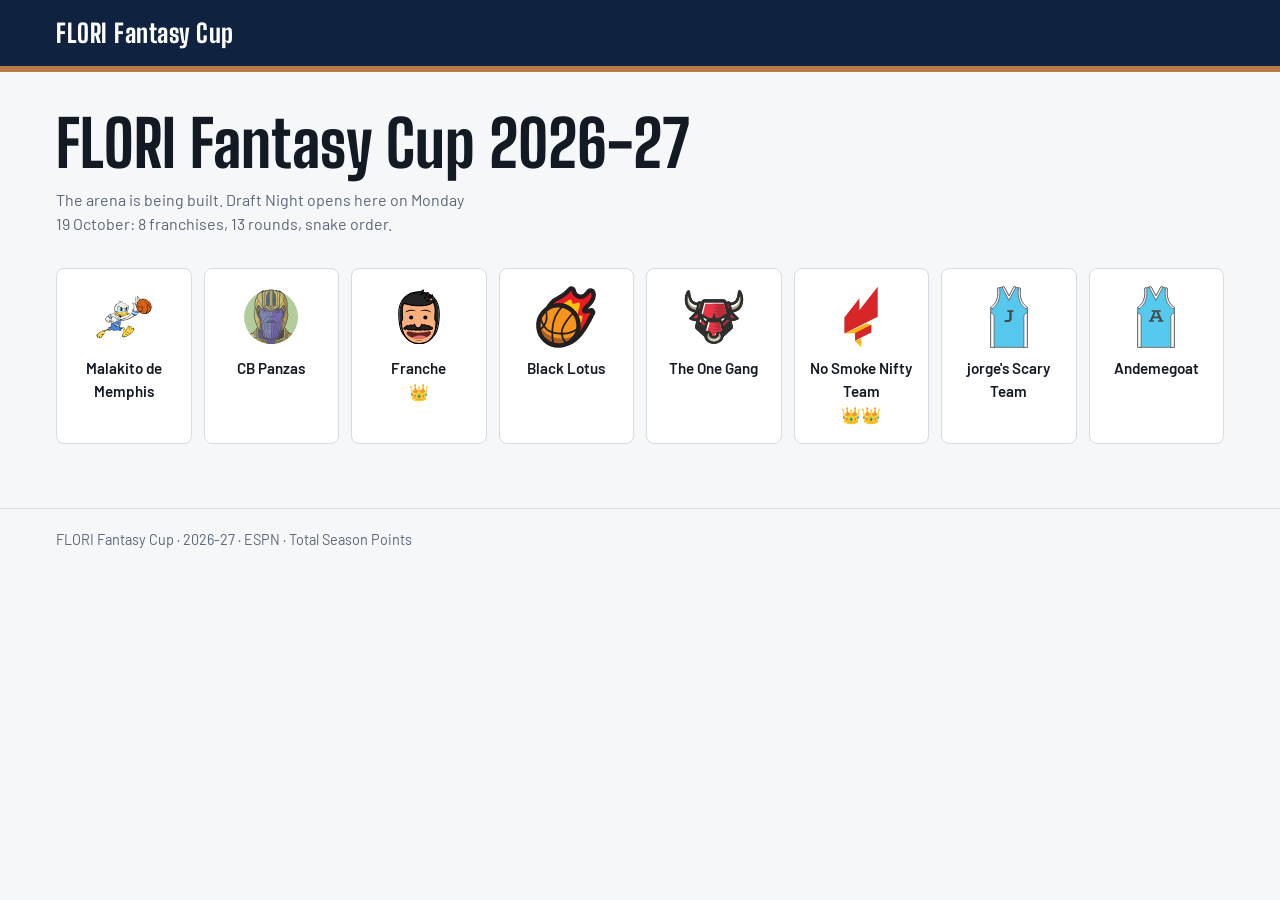
==== index.html @ b99b3bcc "Phase 0: placeholder home, logos, Firebase setup page and rules template Co-Authored-By: Claude Opus" ====
<!doctype html>
<html lang="en">
<head>
  <meta charset="utf-8">
  <meta name="viewport" content="width=device-width, initial-scale=1">
  <meta name="robots" content="noindex, nofollow">
  <title>Home · FLORI Fantasy Cup</title>
  <link rel="icon" href="assets/favicon.svg" type="image/svg+xml">
  <link rel="preconnect" href="https://fonts.googleapis.com">
  <link rel="preconnect" href="https://fonts.gstatic.com" crossorigin>
  <link href="https://fonts.googleapis.com/css2?family=Barlow:wght@400;500;600&family=Big+Shoulders+Display:wght@700;800&display=swap" rel="stylesheet">
  <link rel="stylesheet" href="css/site.css">
</head>
<body>
  <header class="site-header">
    <div class="wrap"><a class="wordmark" href="./">FLORI Fantasy Cup</a></div>
  </header>

  <main class="wrap">
    <h1 id="headline">FLORI Fantasy Cup</h1>
    <p class="lede" id="lede">The arena is being built. Draft Night opens here before tip-off.</p>
    <ul class="franchises" id="franchises" aria-label="Franchises"></ul>
  </main>

  <footer class="site-footer">
    <div class="wrap" id="footer-text">FLORI Fantasy Cup</div>
  </footer>

  <script type="module">
    const res = await fetch("config/league.json");
    const cfg = await res.json();
    const { league, teams, champions, crown_emoji } = cfg;

    document.getElementById("headline").textContent = `${league.name} ${league.season}`;
    const draft = new Date(league.draft_date + "T12:00:00");
    const when = draft.toLocaleDateString("en-GB", { weekday: "long", day: "numeric", month: "long" });
    document.getElementById("lede").textContent =
      `The arena is being built. Draft Night opens here on ${when}: ${league.n_teams} franchises, ${league.rounds} rounds, snake order.`;
    document.getElementById("footer-text").textContent = `${league.name} · ${league.season} · ${league.platform} · ${league.scoring_type}`;

    const crowns = id => crown_emoji.repeat(champions.filter(c => c.team_id === id).length);
    const list = document.getElementById("franchises");
    for (const t of [...teams].sort((a, b) => a.draft_slot - b.draft_slot)) {
      const li = document.createElement("li");
      li.className = "franchise";
      const img = document.createElement("img");
      img.src = t.logo; img.alt = ""; img.width = 64; img.height = 64;
      const name = document.createElement("div");
      name.className = "name"; name.textContent = t.name;
      const cr = document.createElement("div");
      cr.className = "crowns";
      const n = crowns(t.id);
      cr.textContent = n;
      if (n) cr.setAttribute("aria-label", `${n.length / crown_emoji.length} title(s)`);
      li.append(img, name, cr);
      list.append(li);
    }
  </script>
</body>
</html>
---- css/site.css ----
/* FLORI Fantasy Cup — "The Rafters". Phase 0 starter; the full design system lands in phase 1. */
:root {
  --arena: #0F2340;
  --hardwood: #B97A44;
  --paper: #F6F7F9;
  --ink: #141A24;
  --rule: #D6DCE4;
  --clock: #D2232A;
  --gold: #D9A93B;
  --muted: #5B6677;
  --display: "Big Shoulders Display", "Arial Narrow", sans-serif;
  --body: "Barlow", system-ui, sans-serif;
}

* { box-sizing: border-box; }
html, body { margin: 0; }
body {
  background: var(--paper);
  color: var(--ink);
  font-family: var(--body);
  font-size: 16px;
  line-height: 1.5;
}

.site-header { background: var(--arena); color: #fff; border-bottom: 6px solid var(--hardwood); }
.site-header .wrap { display: flex; align-items: center; gap: 12px; padding-block: 14px; }
.wordmark { font-family: var(--display); font-weight: 800; font-size: 1.6rem; letter-spacing: .02em; color: #fff; text-decoration: none; }

.wrap { max-width: 1200px; margin: 0 auto; padding-inline: 16px; }
main { padding-block: 40px 64px; }

h1 { font-family: var(--display); font-weight: 800; font-size: clamp(2.2rem, 7vw, 4rem); line-height: 1; margin: 0 0 12px; }
.lede { color: var(--muted); max-width: 46ch; margin: 0 0 32px; }

.franchises { list-style: none; margin: 0; padding: 0; display: grid; gap: 12px; grid-template-columns: repeat(auto-fill, minmax(132px, 1fr)); }
.franchise { background: #fff; border: 1px solid var(--rule); border-radius: 8px; padding: 16px 10px; text-align: center; }
.franchise img { width: 64px; height: 64px; object-fit: contain; display: block; margin: 0 auto 8px; }
.franchise .name { font-weight: 600; font-size: .95rem; }
.franchise .crowns { min-height: 1.4em; }

.site-footer { border-top: 1px solid var(--rule); color: var(--muted); font-size: .9rem; padding-block: 20px; }

a:focus-visible, button:focus-visible { outline: 3px solid var(--gold); outline-offset: 2px; }

.card { background: #fff; border: 1px solid var(--rule); border-radius: 8px; padding: 20px; margin-bottom: 16px; }
.btn { font: 600 1rem var(--body); background: var(--arena); color: #fff; border: 0; border-radius: 6px; padding: 10px 16px; cursor: pointer; }
.btn[disabled] { opacity: .5; cursor: default; }
.ok { color: #1d7a3a; font-weight: 600; }
.bad { color: var(--clock); font-weight: 600; }
code { font-size: .9em; background: #EEF1F5; padding: 2px 5px; border-radius: 4px; word-break: break-all; }
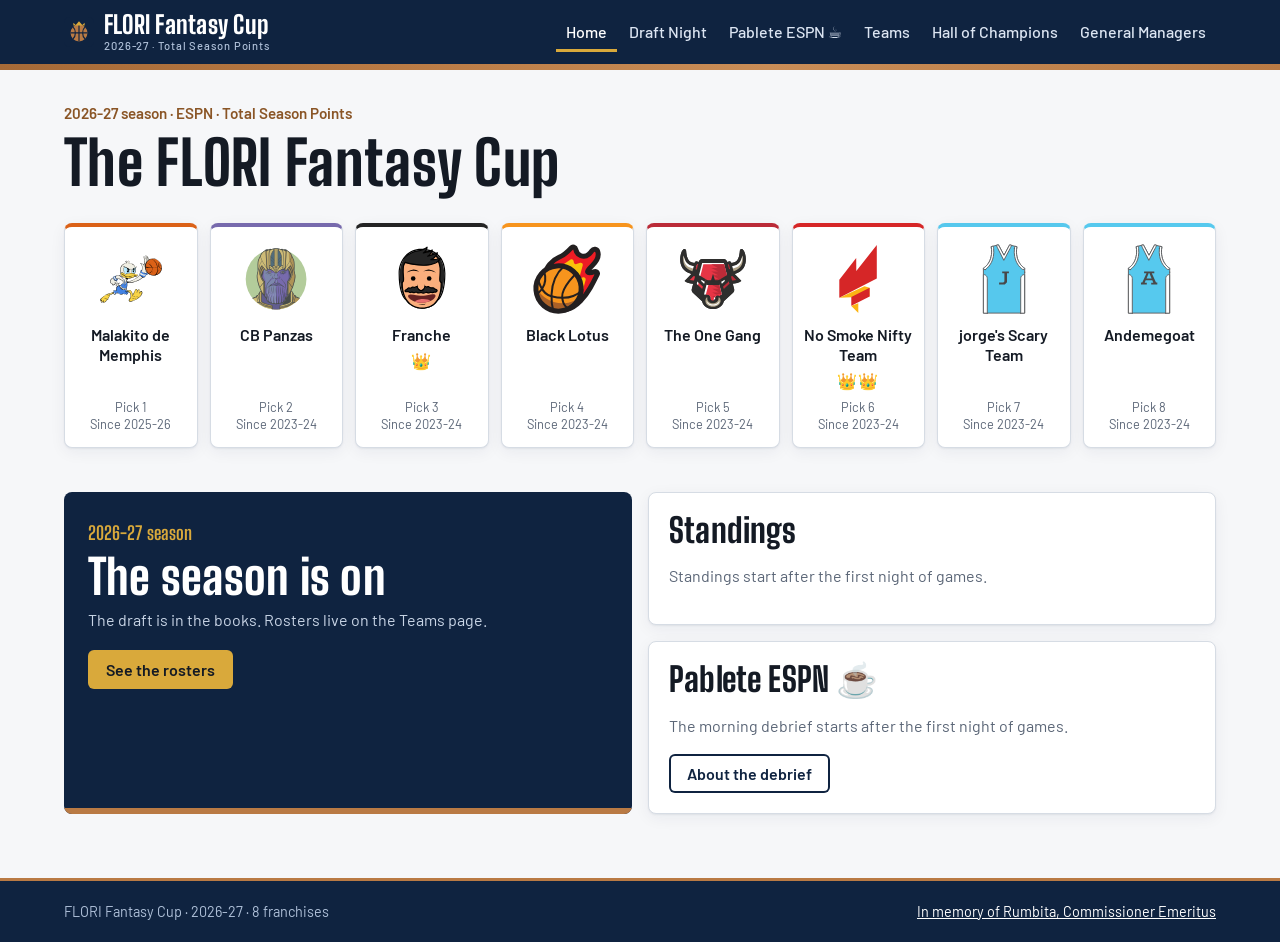
==== commit ea8ad5f3: "Phase 1: design system, Home, Hall of Champions, General Managers gate, Rumbita Co-Authored-By: Clau" ====
--- a/index.html
+++ b/index.html
@@ -12,48 +12,99 @@
   <link rel="stylesheet" href="css/site.css">
 </head>
 <body>
-  <header class="site-header">
-    <div class="wrap"><a class="wordmark" href="./">FLORI Fantasy Cup</a></div>
-  </header>
+  <main id="main" class="wrap">
+    <div class="page-head">
+      <p class="kicker" id="kicker"></p>
+      <h1 id="headline">FLORI Fantasy Cup</h1>
+    </div>
 
-  <main class="wrap">
-    <h1 id="headline">FLORI Fantasy Cup</h1>
-    <p class="lede" id="lede">The arena is being built. Draft Night opens here before tip-off.</p>
-    <ul class="franchises" id="franchises" aria-label="Franchises"></ul>
+    <section aria-labelledby="h-franchises">
+      <h2 id="h-franchises" class="visually-hidden">Franchises</h2>
+      <ul class="franchises" id="franchises"></ul>
+    </section>
+
+    <section class="section grid-2">
+      <div class="hero" id="draft-hero"></div>
+      <div>
+        <div class="card" id="standings">
+          <h2>Standings</h2>
+          <div id="standings-body"></div>
+        </div>
+        <div class="card" id="debrief">
+          <h2>Pablete ESPN ☕</h2>
+          <div id="debrief-body"></div>
+        </div>
+      </div>
+    </section>
   </main>
 
-  <footer class="site-footer">
-    <div class="wrap" id="footer-text">FLORI Fantasy Cup</div>
-  </footer>
+  <script type="module">
+    import { mountChrome, el, crownsOf, titlesOf, teamChip, boxTable } from "./js/ui.js";
 
-  <script type="module">
-    const res = await fetch("config/league.json");
-    const cfg = await res.json();
-    const { league, teams, champions, crown_emoji } = cfg;
+    const cfg = await mountChrome("home");
+    const { league, teams } = cfg;
 
-    document.getElementById("headline").textContent = `${league.name} ${league.season}`;
-    const draft = new Date(league.draft_date + "T12:00:00");
-    const when = draft.toLocaleDateString("en-GB", { weekday: "long", day: "numeric", month: "long" });
-    document.getElementById("lede").textContent =
-      `The arena is being built. Draft Night opens here on ${when}: ${league.n_teams} franchises, ${league.rounds} rounds, snake order.`;
-    document.getElementById("footer-text").textContent = `${league.name} · ${league.season} · ${league.platform} · ${league.scoring_type}`;
+    document.getElementById("kicker").textContent = `${league.season} season · ${league.platform} · ${league.scoring_type}`;
+    document.getElementById("headline").textContent = `The ${league.name}`;
 
-    const crowns = id => crown_emoji.repeat(champions.filter(c => c.team_id === id).length);
+    // Franchise row: 8 logos with computed crowns, in draft order.
     const list = document.getElementById("franchises");
     for (const t of [...teams].sort((a, b) => a.draft_slot - b.draft_slot)) {
-      const li = document.createElement("li");
-      li.className = "franchise";
-      const img = document.createElement("img");
-      img.src = t.logo; img.alt = ""; img.width = 64; img.height = 64;
-      const name = document.createElement("div");
-      name.className = "name"; name.textContent = t.name;
-      const cr = document.createElement("div");
-      cr.className = "crowns";
-      const n = crowns(t.id);
-      cr.textContent = n;
-      if (n) cr.setAttribute("aria-label", `${n.length / crown_emoji.length} title(s)`);
-      li.append(img, name, cr);
-      list.append(li);
+      const n = titlesOf(cfg, t.id);
+      list.append(el("li", { class: "franchise", style: { "--team": t.color } },
+        el("img", { src: t.logo, alt: "", width: 72, height: 72 }),
+        el("div", { class: "name" }, t.name),
+        el("div", { class: "crowns", role: n ? "img" : null, "aria-label": n ? `${n} title${n > 1 ? "s" : ""}` : null }, crownsOf(cfg, t.id)),
+        el("div", { class: "slot" }, `Pick ${t.draft_slot}`, el("br"), `Since ${t.founded}`)));
+    }
+
+    // Draft Night callout.
+    const draftDay = new Date(league.draft_date + "T00:00:00");
+    const today = new Date(); today.setHours(0, 0, 0, 0);
+    const days = Math.round((draftDay - today) / 86400000);
+    const dayLabel = draftDay.toLocaleDateString("en-GB", { weekday: "long", day: "numeric", month: "long" });
+    const hero = document.getElementById("draft-hero");
+    if (days >= 0) {
+      hero.append(
+        el("p", { class: "when" }, days === 0 ? "Tonight" : days === 1 ? `Tomorrow · ${dayLabel}` : dayLabel),
+        el("h2", {}, "Draft Night"),
+        el("p", {}, `${league.n_teams} franchises, ${league.rounds} rounds, snake order, ${league.pick_timer_seconds / 60} minutes on the clock when it runs. Follow every pick live from your phone — no login needed.`),
+        el("a", { class: "btn", href: "draft.html" }, "Open the draft room"));
+    } else {
+      hero.append(
+        el("p", { class: "when" }, `${league.season} season`),
+        el("h2", {}, "The season is on"),
+        el("p", {}, "The draft is in the books. Rosters live on the Teams page."),
+        el("a", { class: "btn", href: "teams.html" }, "See the rosters"));
+    }
+
+    // Standings and latest debrief (data/pablete.json appears once the daily ESPN sync runs).
+    const sBody = document.getElementById("standings-body");
+    const dBody = document.getElementById("debrief-body");
+    let pablete = null;
+    try {
+      const r = await fetch("data/pablete.json", { cache: "no-cache" });
+      if (r.ok) pablete = await r.json();
+    } catch { /* not published yet */ }
+
+    if (pablete?.season?.length) {
+      sBody.append(boxTable({
+        caption: "Standings by total points",
+        sortKey: "total", sortDir: "desc",
+        rows: pablete.season,
+        columns: [
+          { key: "team", label: "Team", value: r => teams.find(t => t.id === r.team_id).name, render: r => teamChip(cfg, r.team_id) },
+          { key: "total", label: "Points", num: true, value: r => r.total_points, render: r => r.total_points.toLocaleString("en-GB") },
+        ],
+      }));
+      dBody.append(
+        el("p", {}, pablete.headline || `Debrief for ${pablete.date}`),
+        el("a", { class: "btn secondary", href: "pablete.html" }, "Read the debrief"));
+    } else {
+      sBody.append(el("p", { class: "muted" }, "Standings start after the first night of games."));
+      dBody.append(
+        el("p", { class: "muted" }, "The morning debrief starts after the first night of games."),
+        el("a", { class: "btn secondary", href: "pablete.html" }, "About the debrief"));
     }
   </script>
 </body>
--- a/css/site.css
+++ b/css/site.css
@@ -1,18 +1,27 @@
-/* FLORI Fantasy Cup — "The Rafters". Phase 0 starter; the full design system lands in phase 1. */
+/* FLORI Fantasy Cup — "The Rafters" design system. One stylesheet for every page. */
+
 :root {
   --arena: #0F2340;
+  --arena-2: #1A3358;
   --hardwood: #B97A44;
+  --hardwood-tint: #F6EDE4;
+  --hardwood-ink: #8A5526; /* hardwood for text: AA on paper and white */
   --paper: #F6F7F9;
+  --surface: #FFFFFF;
   --ink: #141A24;
   --rule: #D6DCE4;
   --clock: #D2232A;
   --gold: #D9A93B;
+  --gold-ink: #8A6516;
   --muted: #5B6677;
-  --display: "Big Shoulders Display", "Arial Narrow", sans-serif;
-  --body: "Barlow", system-ui, sans-serif;
+  --display: "Big Shoulders Display", "Arial Narrow", Impact, sans-serif;
+  --body: "Barlow", system-ui, -apple-system, "Segoe UI", sans-serif;
+  --radius: 8px;
+  --shadow: 0 1px 2px rgba(15, 35, 64, .06), 0 4px 16px rgba(15, 35, 64, .06);
 }
 
 * { box-sizing: border-box; }
+html { -webkit-text-size-adjust: 100%; }
 html, body { margin: 0; }
 body {
   background: var(--paper);
@@ -20,31 +29,196 @@
   font-family: var(--body);
   font-size: 16px;
   line-height: 1.5;
-}
-
-.site-header { background: var(--arena); color: #fff; border-bottom: 6px solid var(--hardwood); }
-.site-header .wrap { display: flex; align-items: center; gap: 12px; padding-block: 14px; }
-.wordmark { font-family: var(--display); font-weight: 800; font-size: 1.6rem; letter-spacing: .02em; color: #fff; text-decoration: none; }
+  min-height: 100vh;
+  display: flex;
+  flex-direction: column;
+  overflow-x: hidden;
+}
+/* main is a flex item with auto side margins (.wrap), which disables stretch: pin its width
+   so wide tables scroll inside .table-wrap instead of widening the page. */
+main { flex: 1; width: 100%; }
+img, svg { max-width: 100%; }
+a { color: var(--arena-2); }
+a:hover { color: var(--hardwood-ink); }
+:focus-visible { outline: 3px solid var(--gold); outline-offset: 2px; border-radius: 2px; }
 
 .wrap { max-width: 1200px; margin: 0 auto; padding-inline: 16px; }
-main { padding-block: 40px 64px; }
-
-h1 { font-family: var(--display); font-weight: 800; font-size: clamp(2.2rem, 7vw, 4rem); line-height: 1; margin: 0 0 12px; }
-.lede { color: var(--muted); max-width: 46ch; margin: 0 0 32px; }
-
-.franchises { list-style: none; margin: 0; padding: 0; display: grid; gap: 12px; grid-template-columns: repeat(auto-fill, minmax(132px, 1fr)); }
-.franchise { background: #fff; border: 1px solid var(--rule); border-radius: 8px; padding: 16px 10px; text-align: center; }
-.franchise img { width: 64px; height: 64px; object-fit: contain; display: block; margin: 0 auto 8px; }
-.franchise .name { font-weight: 600; font-size: .95rem; }
-.franchise .crowns { min-height: 1.4em; }
-
-.site-footer { border-top: 1px solid var(--rule); color: var(--muted); font-size: .9rem; padding-block: 20px; }
-
-a:focus-visible, button:focus-visible { outline: 3px solid var(--gold); outline-offset: 2px; }
-
-.card { background: #fff; border: 1px solid var(--rule); border-radius: 8px; padding: 20px; margin-bottom: 16px; }
-.btn { font: 600 1rem var(--body); background: var(--arena); color: #fff; border: 0; border-radius: 6px; padding: 10px 16px; cursor: pointer; }
+@media (min-width: 720px) { .wrap { padding-inline: 24px; } }
+
+.visually-hidden {
+  position: absolute !important; width: 1px; height: 1px; overflow: hidden;
+  clip: rect(0 0 0 0); white-space: nowrap;
+}
+.skip-link { position: absolute; left: -9999px; top: 8px; z-index: 100; background: var(--gold); color: var(--ink); padding: 8px 12px; border-radius: 6px; font-weight: 600; }
+.skip-link:focus { left: 8px; }
+
+/* ---------- Header: the scorer's table ---------- */
+.site-header { background: var(--arena); color: #fff; position: relative; z-index: 10; }
+.site-header::after { content: ""; display: block; height: 6px; background: linear-gradient(90deg, #A66A37, var(--hardwood) 30%, #C98D57 60%, var(--hardwood)); }
+.site-header .wrap { display: flex; align-items: center; justify-content: space-between; gap: 16px; min-height: 64px; }
+.wordmark { display: flex; align-items: center; gap: 10px; color: #fff; text-decoration: none; font-family: var(--display); font-weight: 800; font-size: 1.55rem; letter-spacing: .01em; line-height: 1; white-space: nowrap; }
+.wordmark:hover { color: #fff; }
+.wordmark img { width: 30px; height: 30px; }
+.wordmark small { display: block; font-family: var(--body); font-weight: 500; font-size: .7rem; letter-spacing: .08em; color: #AFC0D8; margin-top: 2px; }
+
+.nav-toggle { display: none; background: transparent; color: #fff; border: 1px solid rgba(255,255,255,.35); border-radius: 6px; font: 600 .95rem var(--body); padding: 8px 12px; cursor: pointer; }
+.site-nav ul { list-style: none; margin: 0; padding: 0; display: flex; gap: 2px; }
+.site-nav a { display: block; color: #DCE5F2; text-decoration: none; font-weight: 500; padding: 8px 10px; border-radius: 6px; white-space: nowrap; }
+.site-nav a:hover { background: var(--arena-2); color: #fff; }
+.site-nav a[aria-current="page"] { color: #fff; box-shadow: inset 0 -3px 0 var(--gold); border-radius: 6px 6px 0 0; }
+
+@media (max-width: 899px) {
+  .nav-toggle { display: inline-block; }
+  .site-nav { position: absolute; left: 0; right: 0; top: 100%; background: var(--arena); border-top: 1px solid var(--arena-2); display: none; }
+  .site-nav.open { display: block; }
+  .site-nav ul { flex-direction: column; padding: 8px 16px 16px; }
+  .site-nav a { padding: 12px 8px; border-bottom: 1px solid var(--arena-2); border-radius: 0; }
+  .site-nav a[aria-current="page"] { box-shadow: inset 3px 0 0 var(--gold); padding-left: 14px; }
+}
+
+/* ---------- Page heads ---------- */
+main { padding-block: 32px 64px; }
+.page-head { margin-bottom: 28px; }
+h1, h2, h3 { font-family: var(--display); font-weight: 800; line-height: 1.05; letter-spacing: .005em; margin: 0; }
+h1 { font-size: clamp(2.3rem, 7vw, 3.8rem); }
+h2 { font-size: clamp(1.6rem, 4vw, 2.1rem); margin-bottom: 12px; }
+h3 { font-size: 1.35rem; margin-bottom: 8px; }
+.kicker { font-weight: 600; color: var(--hardwood-ink); font-size: .95rem; margin: 0 0 6px; }
+.lede { color: var(--muted); font-size: 1.08rem; max-width: 60ch; margin: 10px 0 0; }
+.section { margin-top: 44px; }
+.muted { color: var(--muted); }
+.num, .box-table td.num, .box-table th.num { font-variant-numeric: tabular-nums; text-align: right; }
+
+/* ---------- Cards & buttons ---------- */
+.card { background: var(--surface); border: 1px solid var(--rule); border-radius: var(--radius); padding: 20px; box-shadow: var(--shadow); }
+.card + .card { margin-top: 16px; }
+.empty-state { text-align: center; padding: 32px 20px; color: var(--muted); }
+.empty-state strong { display: block; font-family: var(--display); font-size: 1.5rem; color: var(--ink); margin-bottom: 4px; }
+
+.btn { display: inline-flex; align-items: center; gap: 8px; font: 600 1rem var(--body); background: var(--arena); color: #fff; border: 0; border-radius: 6px; padding: 10px 18px; cursor: pointer; text-decoration: none; }
+.btn:hover { background: var(--arena-2); color: #fff; }
+.btn.secondary { background: transparent; color: var(--arena); box-shadow: inset 0 0 0 2px var(--arena); }
+.btn.secondary:hover { background: var(--arena); color: #fff; }
 .btn[disabled] { opacity: .5; cursor: default; }
-.ok { color: #1d7a3a; font-weight: 600; }
+
+.ok { color: #1D7A3A; font-weight: 600; }
 .bad { color: var(--clock); font-weight: 600; }
 code { font-size: .9em; background: #EEF1F5; padding: 2px 5px; border-radius: 4px; word-break: break-all; }
+
+/* ---------- team-chip ---------- */
+.team-chip { display: inline-flex; align-items: center; gap: 8px; min-width: 0; color: inherit; text-decoration: none; }
+.team-chip img { width: 24px; height: 24px; object-fit: contain; flex: none; }
+.team-chip .tc-name { font-weight: 600; overflow: hidden; text-overflow: ellipsis; white-space: nowrap; }
+.team-chip .crowns { white-space: nowrap; font-size: .9em; }
+.team-chip.lg img { width: 40px; height: 40px; }
+.team-chip.lg .tc-name { font-size: 1.1rem; }
+
+/* ---------- box-table ---------- */
+.table-wrap { overflow-x: auto; -webkit-overflow-scrolling: touch; background: var(--surface); border: 1px solid var(--rule); border-radius: var(--radius); }
+.box-table { width: 100%; border-collapse: collapse; font-variant-numeric: tabular-nums; }
+.box-table th, .box-table td { padding: 10px 14px; border-bottom: 1px solid var(--rule); text-align: left; vertical-align: middle; white-space: nowrap; }
+.box-table tbody tr:last-child td { border-bottom: 0; }
+.box-table thead th { position: sticky; top: 0; background: var(--arena); color: #fff; font-weight: 600; font-size: .9rem; border-bottom: 3px solid var(--hardwood); }
+.box-table thead th button { all: unset; cursor: pointer; display: inline-flex; gap: 6px; align-items: center; }
+.box-table thead th button:focus-visible { outline: 3px solid var(--gold); outline-offset: 3px; }
+.box-table thead th .arrow { opacity: .45; font-size: .8em; }
+.box-table thead th[aria-sort="ascending"] .arrow, .box-table thead th[aria-sort="descending"] .arrow { opacity: 1; color: var(--gold); }
+.box-table tbody tr:hover { background: var(--hardwood-tint); }
+
+/* ---------- Home: franchise row ---------- */
+.franchises { list-style: none; margin: 0; padding: 0; display: grid; gap: 12px; grid-template-columns: repeat(2, minmax(0, 1fr)); }
+@media (min-width: 640px) { .franchises { grid-template-columns: repeat(4, minmax(0, 1fr)); } }
+@media (min-width: 1040px) { .franchises { grid-template-columns: repeat(8, minmax(0, 1fr)); } }
+.franchise { background: var(--surface); border: 1px solid var(--rule); border-top: 4px solid var(--team, var(--arena)); border-radius: var(--radius); padding: 16px 8px 14px; text-align: center; box-shadow: var(--shadow); display: flex; flex-direction: column; align-items: center; }
+.franchise img { width: 72px; height: 72px; object-fit: contain; margin-bottom: 10px; }
+.franchise .name { font-weight: 600; line-height: 1.25; }
+.franchise .crowns { min-height: 1.5em; margin-top: 4px; letter-spacing: .05em; }
+.franchise .slot { font-size: .8rem; color: var(--muted); margin-top: auto; padding-top: 6px; white-space: nowrap; line-height: 1.35; }
+
+.hero { background: var(--arena); color: #fff; border-radius: var(--radius); padding: 28px 24px; position: relative; overflow: hidden; }
+.hero::before { content: ""; position: absolute; inset: auto 0 0 0; height: 6px; background: var(--hardwood); }
+.hero h2 { color: #fff; font-size: clamp(2rem, 6vw, 3rem); margin-bottom: 6px; }
+.hero p { color: #C9D5E6; margin: 0 0 18px; max-width: 52ch; }
+.hero .btn { background: var(--gold); color: var(--ink); }
+.hero .btn:hover { background: #E7BC57; color: var(--ink); }
+.hero .when { font-family: var(--display); font-weight: 700; font-size: 1.15rem; color: var(--gold); margin: 0 0 4px; }
+
+.grid-2 { display: grid; gap: 16px; }
+@media (min-width: 820px) { .grid-2 { grid-template-columns: 1fr 1fr; } }
+
+/* ---------- Rafters: banners & jersey ---------- */
+.rafters { background: var(--arena); border-radius: var(--radius); padding: 0 16px 28px; position: relative; overflow: hidden; }
+.rafters::before { content: ""; display: block; height: 10px; margin: 0 -16px 0; background: repeating-linear-gradient(90deg, #2A4670 0 18px, #233C61 18px 20px); border-bottom: 2px solid #34507A; }
+.rafter-row { display: flex; flex-wrap: wrap; justify-content: center; gap: 14px 18px; }
+.hang { display: flex; flex-direction: column; align-items: center; }
+.hang::before { content: ""; width: 2px; height: 22px; background: linear-gradient(#5D7598, #34507A); }
+.banner { width: 150px; }
+@media (max-width: 420px) { .banner { width: 132px; } }
+.banner svg { display: block; width: 100%; height: auto; filter: drop-shadow(0 6px 10px rgba(0,0,0,.35)); }
+.banner.empty svg { filter: none; }
+
+.jersey-link { display: block; text-decoration: none; color: inherit; border-radius: 6px; }
+.jersey-link:hover .jersey svg { transform: translateY(-2px); }
+.jersey svg { display: block; width: 100%; height: auto; transition: transform .2s ease; filter: drop-shadow(0 8px 12px rgba(0,0,0,.4)); }
+.rafter-jersey { width: 130px; margin: 0 auto 6px; }
+.rafter-caption { text-align: center; color: #C9D5E6; font-size: .9rem; margin: 0 0 18px; }
+.rafter-caption a { color: #fff; }
+
+/* ---------- Crown table ---------- */
+.crowns-cell { letter-spacing: .05em; }
+
+/* ---------- GMs ---------- */
+.gm-grid { display: grid; gap: 16px; grid-template-columns: 1fr; }
+@media (min-width: 640px) { .gm-grid { grid-template-columns: repeat(2, minmax(0, 1fr)); } }
+@media (min-width: 1040px) { .gm-grid { grid-template-columns: repeat(4, minmax(0, 1fr)); } }
+.gm-card { background: var(--surface); border: 1px solid var(--rule); border-top: 4px solid var(--team, var(--arena)); border-radius: var(--radius); overflow: hidden; box-shadow: var(--shadow); display: flex; flex-direction: column; }
+.gm-photo { aspect-ratio: 4 / 5; background: #E9EDF2; display: grid; place-items: center; overflow: hidden; }
+.gm-photo img.photo { width: 100%; height: 100%; object-fit: cover; }
+.gm-photo .placeholder { display: flex; flex-direction: column; align-items: center; gap: 10px; color: var(--muted); font-size: .9rem; padding: 18px; border: 2px dashed #C3CCD8; border-radius: 6px; margin: 18px; align-self: stretch; justify-self: stretch; justify-content: center; }
+.gm-photo .placeholder img { width: 72px; height: 72px; object-fit: contain; opacity: .85; }
+.gm-body { padding: 16px; display: flex; flex-direction: column; gap: 8px; flex: 1; }
+.gm-name { font-family: var(--display); font-weight: 800; font-size: 1.6rem; line-height: 1; }
+.gm-nick { color: var(--hardwood-ink); font-weight: 600; }
+.gm-meta { font-size: .9rem; color: var(--muted); }
+.gm-bio { background: var(--paper); border-left: 3px solid var(--hardwood); padding: 10px 12px; font-size: .98rem; white-space: pre-line; }
+.gm-bio.empty { color: var(--muted); font-style: italic; }
+
+/* ---------- password-gate ---------- */
+.gate-backdrop { position: fixed; inset: 0; background: rgba(15, 35, 64, .82); display: grid; place-items: center; padding: 16px; z-index: 50; }
+.gate { background: var(--surface); border-radius: var(--radius); width: min(420px, 100%); padding: 24px; box-shadow: 0 20px 60px rgba(0,0,0,.35); border-top: 6px solid var(--hardwood); }
+.gate h2 { margin-bottom: 6px; }
+.gate p { margin: 0 0 16px; color: var(--muted); }
+.gate label { display: block; font-weight: 600; margin-bottom: 6px; }
+.gate input { width: 100%; font: 1.05rem var(--body); padding: 10px 12px; border: 1px solid #9AA6B6; border-radius: 6px; margin-bottom: 12px; }
+.gate input:focus-visible { outline: 3px solid var(--gold); outline-offset: 1px; border-color: var(--arena); }
+.gate .error { color: var(--clock); font-weight: 600; min-height: 1.5em; margin: -4px 0 10px; }
+.gate .actions { display: flex; gap: 10px; flex-wrap: wrap; }
+
+/* ---------- Rumbita ---------- */
+.memorial { max-width: 720px; margin: 0 auto; text-align: center; }
+.memorial .rafters { padding-bottom: 36px; }
+.memorial .jersey { width: min(240px, 60vw); margin: 0 auto; }
+.memorial .crest { width: 88px; height: 88px; margin: 28px auto 10px; display: block; }
+.memorial h1 { font-size: clamp(2.4rem, 8vw, 3.6rem); }
+.memorial .title { font-size: 1.15rem; color: var(--muted); margin: 8px 0 0; }
+.memorial .facts { margin: 18px 0 0; color: var(--muted); }
+.memorial .tribute { text-align: left; margin-top: 28px; font-size: 1.08rem; }
+.memorial .tribute p { margin: 0 0 1em; }
+
+/* ---------- live-dot ---------- */
+.live-dot { display: inline-flex; align-items: center; gap: 6px; font-size: .85rem; font-weight: 600; color: var(--muted); }
+.live-dot::before { content: ""; width: 9px; height: 9px; border-radius: 50%; background: #9AA6B6; }
+.live-dot.on { color: var(--clock); }
+.live-dot.on::before { background: var(--clock); animation: pulse 1.6s ease-out infinite; }
+@keyframes pulse { 0% { box-shadow: 0 0 0 0 rgba(210, 35, 42, .5); } 100% { box-shadow: 0 0 0 9px rgba(210, 35, 42, 0); } }
+
+/* ---------- Footer ---------- */
+.site-footer { background: var(--arena); color: #AFC0D8; font-size: .9rem; }
+.site-footer::before { content: ""; display: block; height: 3px; background: var(--hardwood); }
+.site-footer .wrap { padding-block: 20px; display: flex; flex-wrap: wrap; gap: 8px 24px; justify-content: space-between; }
+.site-footer a { color: #fff; }
+.site-footer a:hover { color: var(--gold); }
+
+@media (prefers-reduced-motion: reduce) {
+  *, *::before, *::after { animation: none !important; transition: none !important; }
+}
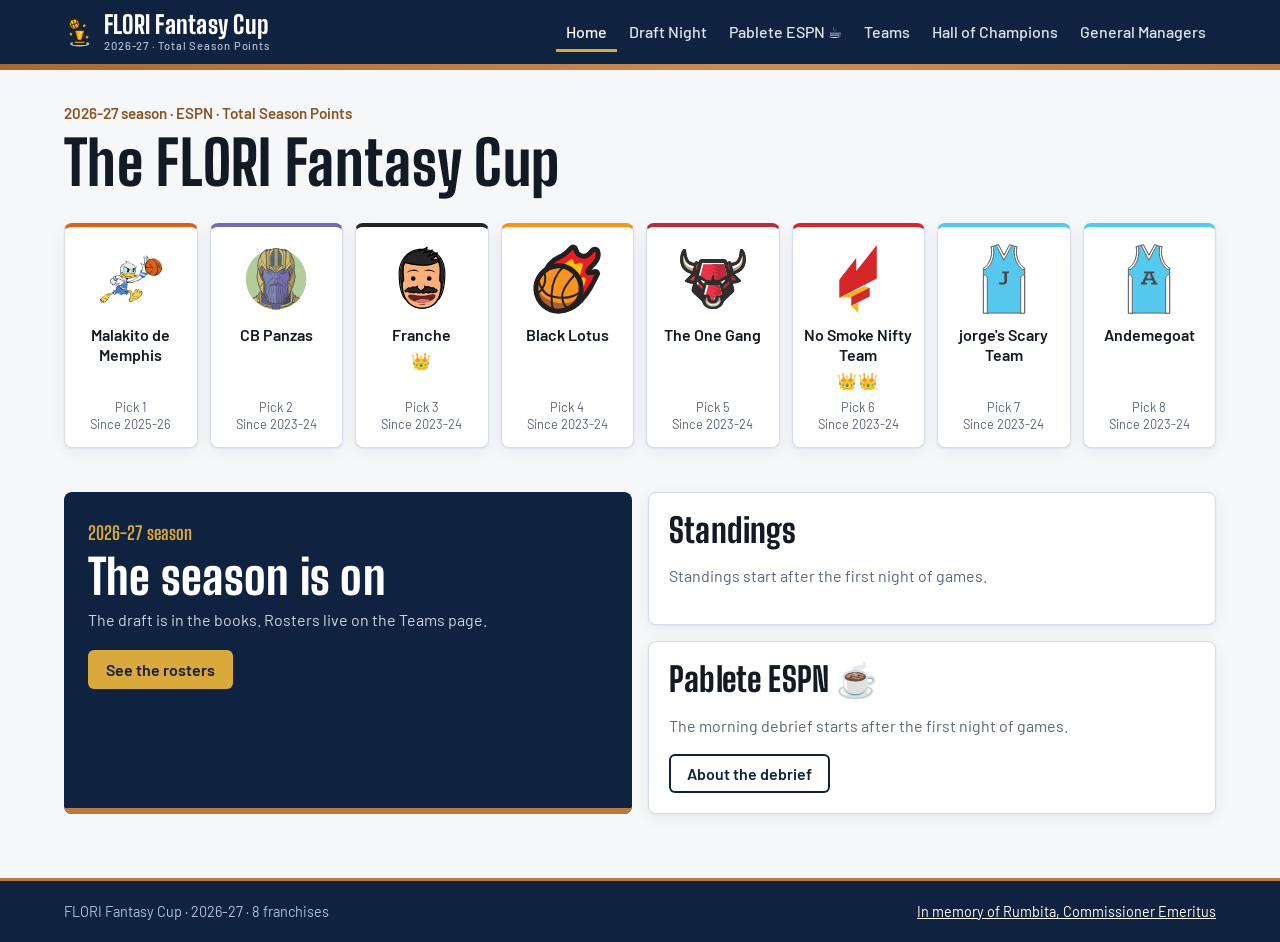
==== commit 6ae379b5: "GMs as trading cards with encrypted bios; draft room spec without clock - General Managers: trading " ====
--- a/index.html
+++ b/index.html
@@ -68,7 +68,7 @@
       hero.append(
         el("p", { class: "when" }, days === 0 ? "Tonight" : days === 1 ? `Tomorrow · ${dayLabel}` : dayLabel),
         el("h2", {}, "Draft Night"),
-        el("p", {}, `${league.n_teams} franchises, ${league.rounds} rounds, snake order, ${league.pick_timer_seconds / 60} minutes on the clock when it runs. Follow every pick live from your phone — no login needed.`),
+        el("p", {}, `${league.n_teams} franchises, ${league.rounds} rounds, snake order. Follow every pick, the draft grid and all rosters live from your phone — no login needed.`),
         el("a", { class: "btn", href: "draft.html" }, "Open the draft room"));
     } else {
       hero.append(
--- a/css/site.css
+++ b/css/site.css
@@ -167,21 +167,62 @@
 /* ---------- Crown table ---------- */
 .crowns-cell { letter-spacing: .05em; }
 
-/* ---------- GMs ---------- */
-.gm-grid { display: grid; gap: 16px; grid-template-columns: 1fr; }
-@media (min-width: 640px) { .gm-grid { grid-template-columns: repeat(2, minmax(0, 1fr)); } }
-@media (min-width: 1040px) { .gm-grid { grid-template-columns: repeat(4, minmax(0, 1fr)); } }
-.gm-card { background: var(--surface); border: 1px solid var(--rule); border-top: 4px solid var(--team, var(--arena)); border-radius: var(--radius); overflow: hidden; box-shadow: var(--shadow); display: flex; flex-direction: column; }
-.gm-photo { aspect-ratio: 4 / 5; background: #E9EDF2; display: grid; place-items: center; overflow: hidden; }
-.gm-photo img.photo { width: 100%; height: 100%; object-fit: cover; }
-.gm-photo .placeholder { display: flex; flex-direction: column; align-items: center; gap: 10px; color: var(--muted); font-size: .9rem; padding: 18px; border: 2px dashed #C3CCD8; border-radius: 6px; margin: 18px; align-self: stretch; justify-self: stretch; justify-content: center; }
-.gm-photo .placeholder img { width: 72px; height: 72px; object-fit: contain; opacity: .85; }
-.gm-body { padding: 16px; display: flex; flex-direction: column; gap: 8px; flex: 1; }
-.gm-name { font-family: var(--display); font-weight: 800; font-size: 1.6rem; line-height: 1; }
-.gm-nick { color: var(--hardwood-ink); font-weight: 600; }
-.gm-meta { font-size: .9rem; color: var(--muted); }
-.gm-bio { background: var(--paper); border-left: 3px solid var(--hardwood); padding: 10px 12px; font-size: .98rem; white-space: pre-line; }
-.gm-bio.empty { color: var(--muted); font-style: italic; }
+/* ---------- GMs: trading cards ---------- */
+.gm-list { display: flex; flex-direction: column; gap: 28px; }
+.gm-row { display: grid; gap: 16px; grid-template-columns: 1fr; align-items: start; }
+@media (min-width: 760px) { .gm-row { grid-template-columns: 340px minmax(0, 1fr); gap: 24px; } }
+
+.tcard {
+  --frame: var(--team, var(--arena));
+  position: relative; width: 100%; max-width: 360px; margin-inline: auto;
+  padding: 9px; border-radius: 16px; background: var(--frame);
+  box-shadow: 0 2px 4px rgba(15, 35, 64, .12), 0 12px 28px rgba(15, 35, 64, .18);
+}
+.tcard.champion {
+  --frame: linear-gradient(135deg, #F3D27A 0%, #D9A93B 28%, #A87A1C 52%, #E9C35F 74%, #B98A27 100%);
+  box-shadow: 0 0 0 1px #8A6516, 0 2px 4px rgba(15, 35, 64, .12), 0 12px 28px rgba(138, 101, 22, .35);
+}
+.tcard-inner { position: relative; border-radius: 9px; overflow: hidden; background: var(--surface); }
+.tcard.champion .tcard-inner { box-shadow: inset 0 0 0 3px var(--team, var(--arena)); }
+
+.tcard-photo { position: relative; aspect-ratio: 4 / 5; background: linear-gradient(160deg, var(--arena-2), var(--arena)); overflow: hidden; }
+.tcard-photo img.photo { width: 100%; height: 100%; object-fit: cover; display: block; }
+.tcard-photo .placeholder { position: absolute; inset: 76px 18px 84px; display: flex; flex-direction: column; align-items: center; justify-content: center; gap: 10px; border: 2px dashed rgba(255, 255, 255, .35); border-radius: 8px; color: #C9D5E6; font-weight: 600; }
+.tcard-photo .placeholder img { width: 84px; height: 84px; object-fit: contain; background: #fff; border-radius: 50%; padding: 10px; }
+
+.tcard-logo { position: absolute; top: 10px; left: 10px; width: 54px; height: 54px; border-radius: 50%; background: #fff; display: grid; place-items: center; box-shadow: 0 0 0 3px var(--team, var(--arena)), 0 3px 8px rgba(0, 0, 0, .3); z-index: 2; }
+.tcard-logo img { width: 40px; height: 40px; object-fit: contain; }
+.tcard-tags { position: absolute; top: 10px; right: 10px; display: flex; flex-direction: column; align-items: flex-end; gap: 6px; z-index: 2; }
+.tcard-rc { font-family: var(--display); font-weight: 800; font-size: 1.15rem; line-height: 1; color: #fff; background: var(--clock); padding: 7px 8px 6px; border-radius: 6px; border: 2px solid #fff; box-shadow: 0 3px 8px rgba(0, 0, 0, .3); letter-spacing: .04em; }
+.tcard-crowns { background: rgba(15, 35, 64, .85); border: 2px solid var(--gold); border-radius: 999px; padding: 2px 8px; font-size: 1rem; letter-spacing: .05em; }
+
+.tcard-banner { position: absolute; left: 0; right: 0; bottom: 0; padding: 10px 14px 9px; background: linear-gradient(transparent, rgba(10, 22, 42, .25) 0, rgba(10, 22, 42, .92) 22%); color: #fff; z-index: 1; }
+.tcard-banner::before { content: ""; position: absolute; left: 0; right: 0; top: 0; height: 4px; background: var(--team, var(--hardwood)); }
+.tcard.champion .tcard-banner::before { background: var(--gold); }
+.tcard-name { font-family: var(--display); font-weight: 800; font-size: 1.55rem; line-height: 1.05; margin-top: 4px; }
+.tcard-role { font-size: .82rem; color: #C9D5E6; font-weight: 500; margin-top: 2px; }
+.tcard-role .sep { color: var(--gold); padding-inline: 4px; }
+
+.tcard-abilities { display: grid; grid-template-columns: repeat(3, minmax(0, 1fr)); gap: 6px; padding: 10px 10px 4px; }
+.ability { display: flex; align-items: center; justify-content: center; text-align: center; min-height: 34px; padding: 4px 6px; border-radius: 6px; background: var(--arena); color: #fff; font-weight: 600; font-size: .84rem; line-height: 1.15; box-shadow: inset 0 -3px 0 var(--team, var(--hardwood)); overflow-wrap: anywhere; }
+.tcard.champion .ability { box-shadow: inset 0 -3px 0 var(--gold); }
+.tcard .ability.soon { grid-column: 1 / -1; background: transparent; color: var(--muted); box-shadow: none; border: 2px dashed var(--rule); font-weight: 500; }
+
+.tcard-stats { display: grid; grid-template-columns: repeat(3, 1fr); margin: 8px 10px 10px; border: 1px solid var(--rule); border-radius: 6px; overflow: hidden; }
+.tcard-stats div { text-align: center; padding: 6px 4px 7px; }
+.tcard-stats div + div { border-left: 1px solid var(--rule); }
+.tcard-stats dt { font-size: .7rem; font-weight: 600; color: var(--muted); letter-spacing: .02em; }
+.tcard-stats dd { margin: 0; font-family: var(--display); font-weight: 800; font-size: 1.6rem; line-height: 1.05; font-variant-numeric: tabular-nums; }
+
+.gm-panel { background: var(--surface); border: 1px solid var(--rule); border-top: 4px solid var(--team, var(--arena)); border-radius: var(--radius); padding: 20px; box-shadow: var(--shadow); }
+.gm-panel.champion { border-top-color: var(--gold); }
+.gm-panel-head { display: flex; align-items: center; gap: 14px; margin-bottom: 14px; }
+.gm-panel-head img { width: 56px; height: 56px; object-fit: contain; flex: none; }
+.gm-panel-head h2 { font-size: clamp(1.5rem, 4vw, 2rem); margin: 0; }
+.gm-panel-head .meta { color: var(--muted); font-size: .92rem; }
+.gm-panel-head .crowns { font-size: .9em; margin-left: 6px; }
+.gm-bio { font-size: 1.05rem; line-height: 1.6; margin: 0; max-width: 68ch; }
+.gm-bio.soon { color: var(--muted); font-style: italic; }
 
 /* ---------- password-gate ---------- */
 .gate-backdrop { position: fixed; inset: 0; background: rgba(15, 35, 64, .82); display: grid; place-items: center; padding: 16px; z-index: 50; }
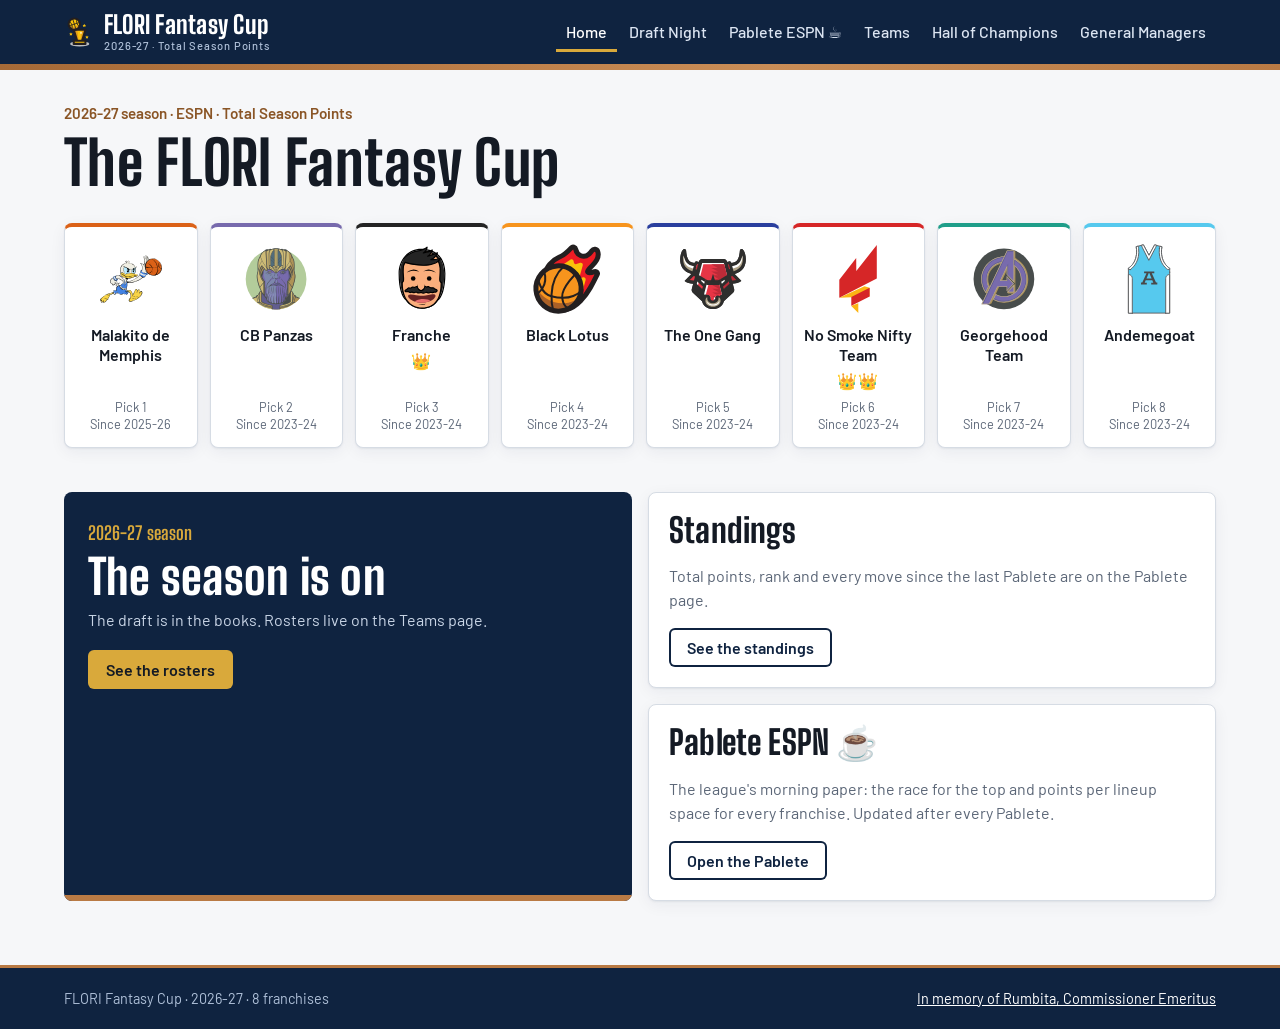
==== commit e77fe788: "The One Gang turns royal blue; Home points to the Pablete - The One Gang colour #BB2B38 → #2A3F9E. T" ====
--- a/index.html
+++ b/index.html
@@ -5,7 +5,9 @@
   <meta name="viewport" content="width=device-width, initial-scale=1">
   <meta name="robots" content="noindex, nofollow">
   <title>Home · FLORI Fantasy Cup</title>
-  <link rel="icon" href="assets/favicon.svg" type="image/svg+xml">
+  <link rel="icon" href="assets/favicon-32.png?v=2" type="image/png" sizes="32x32">
+  <link rel="icon" href="assets/favicon.svg?v=2" type="image/svg+xml">
+  <link rel="apple-touch-icon" href="assets/apple-touch-icon.png?v=2">
   <link rel="preconnect" href="https://fonts.googleapis.com">
   <link rel="preconnect" href="https://fonts.gstatic.com" crossorigin>
   <link href="https://fonts.googleapis.com/css2?family=Barlow:wght@400;500;600&family=Big+Shoulders+Display:wght@700;800&display=swap" rel="stylesheet">
@@ -39,7 +41,7 @@
   </main>
 
   <script type="module">
-    import { mountChrome, el, crownsOf, titlesOf, teamChip, boxTable } from "./js/ui.js";
+    import { mountChrome, el, crownsOf, titlesOf } from "./js/ui.js";
 
     const cfg = await mountChrome("home");
     const { league, teams } = cfg;
@@ -78,34 +80,13 @@
         el("a", { class: "btn", href: "teams.html" }, "See the rosters"));
     }
 
-    // Standings and latest debrief (data/pablete.json appears once the daily ESPN sync runs).
-    const sBody = document.getElementById("standings-body");
-    const dBody = document.getElementById("debrief-body");
-    let pablete = null;
-    try {
-      const r = await fetch("data/pablete.json", { cache: "no-cache" });
-      if (r.ok) pablete = await r.json();
-    } catch { /* not published yet */ }
-
-    if (pablete?.season?.length) {
-      sBody.append(boxTable({
-        caption: "Standings by total points",
-        sortKey: "total", sortDir: "desc",
-        rows: pablete.season,
-        columns: [
-          { key: "team", label: "Team", value: r => teams.find(t => t.id === r.team_id).name, render: r => teamChip(cfg, r.team_id) },
-          { key: "total", label: "Points", num: true, value: r => r.total_points, render: r => r.total_points.toLocaleString("en-GB") },
-        ],
-      }));
-      dBody.append(
-        el("p", {}, pablete.headline || `Debrief for ${pablete.date}`),
-        el("a", { class: "btn secondary", href: "pablete.html" }, "Read the debrief"));
-    } else {
-      sBody.append(el("p", { class: "muted" }, "Standings start after the first night of games."));
-      dBody.append(
-        el("p", { class: "muted" }, "The morning debrief starts after the first night of games."),
-        el("a", { class: "btn secondary", href: "pablete.html" }, "About the debrief"));
-    }
+    // Standings and the debrief both live on the Pablete page (data from the league sheet).
+    document.getElementById("standings-body").append(
+      el("p", { class: "muted" }, "Total points, rank and every move since the last Pablete are on the Pablete page."),
+      el("a", { class: "btn secondary", href: "pablete.html" }, "See the standings"));
+    document.getElementById("debrief-body").append(
+      el("p", { class: "muted" }, "The league's morning paper: the race for the top and points per lineup space for every franchise. Updated after every Pablete."),
+      el("a", { class: "btn secondary", href: "pablete.html" }, "Open the Pablete"));
   </script>
 </body>
 </html>
--- a/css/site.css
+++ b/css/site.css
@@ -193,7 +193,8 @@
 .tcard-logo { position: absolute; top: 10px; left: 10px; width: 54px; height: 54px; border-radius: 50%; background: #fff; display: grid; place-items: center; box-shadow: 0 0 0 3px var(--team, var(--arena)), 0 3px 8px rgba(0, 0, 0, .3); z-index: 2; }
 .tcard-logo img { width: 40px; height: 40px; object-fit: contain; }
 .tcard-tags { position: absolute; top: 10px; right: 10px; display: flex; flex-direction: column; align-items: flex-end; gap: 6px; z-index: 2; }
-.tcard-rc { font-family: var(--display); font-weight: 800; font-size: 1.15rem; line-height: 1; color: #fff; background: var(--clock); padding: 7px 8px 6px; border-radius: 6px; border: 2px solid #fff; box-shadow: 0 3px 8px rgba(0, 0, 0, .3); letter-spacing: .04em; }
+.tcard-initials { font-family: var(--display); font-weight: 800; font-size: 1.15rem; line-height: 1; color: #fff; background: var(--arena); padding: 7px 8px 6px; border-radius: 6px; border: 2px solid var(--team, #fff); box-shadow: 0 3px 8px rgba(0, 0, 0, .3); letter-spacing: .04em; }
+.tcard.champion .tcard-initials { border-color: var(--gold); }
 .tcard-crowns { background: rgba(15, 35, 64, .85); border: 2px solid var(--gold); border-radius: 999px; padding: 2px 8px; font-size: 1rem; letter-spacing: .05em; }
 
 .tcard-banner { position: absolute; left: 0; right: 0; bottom: 0; padding: 10px 14px 9px; background: linear-gradient(transparent, rgba(10, 22, 42, .25) 0, rgba(10, 22, 42, .92) 22%); color: #fff; z-index: 1; }
@@ -204,7 +205,7 @@
 .tcard-role .sep { color: var(--gold); padding-inline: 4px; }
 
 .tcard-abilities { display: grid; grid-template-columns: repeat(3, minmax(0, 1fr)); gap: 6px; padding: 10px 10px 4px; }
-.ability { display: flex; align-items: center; justify-content: center; text-align: center; min-height: 34px; padding: 4px 6px; border-radius: 6px; background: var(--arena); color: #fff; font-weight: 600; font-size: .84rem; line-height: 1.15; box-shadow: inset 0 -3px 0 var(--team, var(--hardwood)); overflow-wrap: anywhere; }
+.ability { display: flex; align-items: center; justify-content: center; text-align: center; min-height: 34px; padding: 4px 6px; border-radius: 6px; background: var(--arena); color: #fff; font-weight: 600; font-size: .84rem; line-height: 1.15; box-shadow: inset 0 -3px 0 var(--team, var(--hardwood)); overflow-wrap: break-word; hyphens: manual; min-width: 0; }
 .tcard.champion .ability { box-shadow: inset 0 -3px 0 var(--gold); }
 .tcard .ability.soon { grid-column: 1 / -1; background: transparent; color: var(--muted); box-shadow: none; border: 2px dashed var(--rule); font-weight: 500; }
 
@@ -260,6 +261,142 @@
 .site-footer a { color: #fff; }
 .site-footer a:hover { color: var(--gold); }
 
+/* ---------- Draft Night ---------- */
+.draft-status { margin: 12px 0 0; font-weight: 500; display: flex; flex-wrap: wrap; align-items: center; gap: 4px 8px; }
+.btn-row { display: flex; flex-wrap: wrap; gap: 8px; margin-top: 12px; }
+.commish { margin-bottom: 8px; border-top: 4px solid var(--gold); }
+.commish h2 { font-size: 1.4rem; }
+.commish-link { margin-top: 40px; text-align: right; }
+.linklike { all: unset; cursor: pointer; color: var(--muted); font-size: .9rem; text-decoration: underline; }
+.linklike:focus-visible { outline: 3px solid var(--gold); outline-offset: 2px; }
+
+.ticker { list-style: none; margin: 0; padding: 0; display: grid; gap: 6px; }
+.ticker li { display: flex; flex-wrap: wrap; align-items: center; gap: 4px 10px; background: var(--surface); border: 1px solid var(--rule); border-radius: var(--radius); padding: 8px 12px; }
+.ticker img { width: 24px; height: 24px; object-fit: contain; }
+.ticker .tk-n { font-family: var(--display); font-weight: 800; font-size: 1.15rem; min-width: 2.6em; }
+.ticker .tk-name { font-weight: 600; }
+.ticker .tk-team { margin-left: auto; font-size: .9rem; }
+
+.draft-grid { border-collapse: separate; border-spacing: 0; width: 100%; min-width: 980px; font-size: .86rem; }
+.draft-grid th, .draft-grid td { border-bottom: 1px solid var(--rule); border-right: 1px solid var(--rule); padding: 6px 8px; vertical-align: top; text-align: left; }
+.draft-grid thead th { background: var(--arena); color: #fff; font-weight: 600; font-size: .8rem; line-height: 1.2; border-bottom: 3px solid var(--hardwood); }
+.draft-grid thead th img { display: block; width: 26px; height: 26px; object-fit: contain; background: #fff; border-radius: 50%; padding: 2px; margin-bottom: 4px; }
+.draft-grid .rd { position: sticky; left: 0; z-index: 1; background: var(--arena); color: #fff; text-align: center; font-family: var(--display); font-weight: 800; font-size: 1.05rem; width: 40px; }
+.draft-grid td { background: var(--surface); box-shadow: inset 3px 0 0 var(--team, var(--hardwood)); min-width: 112px; }
+.draft-grid td.on-clock { outline: 3px solid var(--clock); outline-offset: -3px; }
+.draft-grid .g-n { display: block; font-size: .72rem; color: var(--muted); font-variant-numeric: tabular-nums; }
+.draft-grid .g-name { display: block; font-weight: 600; line-height: 1.2; }
+.draft-grid .g-meta { display: block; color: var(--muted); font-size: .76rem; }
+.draft-grid .g-empty { color: var(--muted); }
+
+.pos-strip { display: flex; flex-wrap: wrap; gap: 6px 14px; align-items: center; margin: 8px 0 10px; font-size: .82rem; }
+.pos-counts { display: flex; gap: 10px; font-variant-numeric: tabular-nums; }
+.pos-counts b { color: var(--muted); font-weight: 600; }
+.pos-slots { display: flex; gap: 4px; }
+.pos-slots span { min-width: 26px; text-align: center; padding: 1px 5px; border-radius: 4px; font-weight: 600; font-size: .76rem; }
+.pos-slots .ok { background: #E3F2E7; color: #1D5E30; }
+.pos-slots .miss { background: #FBE4E4; color: #9C1C21; text-decoration: line-through; }
+
+.team-tabs { display: flex; gap: 6px; overflow-x: auto; padding-bottom: 6px; margin-bottom: 10px; }
+.team-tabs button { all: unset; cursor: pointer; display: inline-flex; flex-direction: column; align-items: center; gap: 2px; padding: 6px 8px; border-radius: 6px; font-size: .75rem; font-weight: 600; color: var(--muted); background: var(--surface); border: 1px solid var(--rule); }
+.team-tabs button img { width: 28px; height: 28px; object-fit: contain; }
+.team-tabs button[aria-selected="true"] { color: var(--ink); border-color: var(--arena); box-shadow: inset 0 -3px 0 var(--gold); }
+.team-tabs button:focus-visible { outline: 3px solid var(--gold); outline-offset: 2px; }
+.roster-cards { display: grid; gap: 14px; }
+.roster-card { background: var(--surface); border: 1px solid var(--rule); border-top: 4px solid var(--team, var(--hardwood)); border-radius: var(--radius); padding: 14px 16px; box-shadow: var(--shadow); display: none; }
+.roster-card.active { display: block; }
+.roster-card h3 { display: flex; align-items: center; gap: 8px; font-size: 1.3rem; margin: 0; }
+.roster-card h3 img { width: 30px; height: 30px; object-fit: contain; }
+.roster-list { list-style: none; margin: 0; padding: 0; }
+.roster-list li { display: grid; grid-template-columns: 64px minmax(0, 1fr); column-gap: 8px; padding: 5px 0; border-top: 1px solid var(--rule); }
+.roster-list .rl-pick { grid-row: span 2; font-size: .76rem; color: var(--muted); font-variant-numeric: tabular-nums; padding-top: 2px; }
+.roster-list .rl-name { font-weight: 600; line-height: 1.2; }
+.roster-list .rl-meta { font-size: .78rem; color: var(--muted); }
+@media (min-width: 760px) {
+  .team-tabs { display: none; }
+  .roster-cards { grid-template-columns: repeat(auto-fill, minmax(260px, 1fr)); }
+  .roster-card { display: block; }
+}
+
+/* ---------- Teams page ---------- */
+.team-jump { display: flex; gap: 6px; overflow-x: auto; padding-bottom: 6px; margin-bottom: 18px; }
+.team-jump a { display: inline-flex; flex-direction: column; align-items: center; gap: 2px; padding: 6px 8px; border-radius: 6px; background: var(--surface); border: 1px solid var(--rule); font-size: .75rem; font-weight: 600; color: var(--muted); text-decoration: none; }
+.team-jump img { width: 28px; height: 28px; object-fit: contain; }
+.team-rosters { display: grid; gap: 16px; }
+@media (min-width: 760px) { .team-rosters { grid-template-columns: repeat(2, minmax(0, 1fr)); } }
+@media (min-width: 1100px) { .team-rosters { grid-template-columns: repeat(3, minmax(0, 1fr)); } }
+.team-roster { border-top: 4px solid var(--team, var(--hardwood)); scroll-margin-top: 16px; }
+.team-roster + .team-roster { margin-top: 0; }
+.tr-head { display: flex; align-items: center; gap: 12px; }
+.tr-head img { width: 48px; height: 48px; object-fit: contain; flex: none; }
+.tr-head h2 { font-size: 1.5rem; margin: 0; }
+.tr-head p { margin: 2px 0 0; font-size: .88rem; }
+.tr-group h3 { display: flex; align-items: center; gap: 8px; font-family: var(--body); font-size: .8rem; font-weight: 600; letter-spacing: .06em; text-transform: uppercase; color: var(--muted); margin: 12px 0 4px; }
+.tr-pos { display: inline-block; min-width: 30px; text-align: center; background: var(--arena); color: #fff; border-radius: 4px; padding: 1px 5px; letter-spacing: 0; }
+.tr-group ul { list-style: none; margin: 0; padding: 0; }
+.tr-group li { display: grid; grid-template-columns: minmax(0, 1fr) auto; column-gap: 8px; padding: 5px 0; border-top: 1px solid var(--rule); }
+.tr-name { font-weight: 600; line-height: 1.25; }
+.tr-meta { grid-column: 1; font-size: .8rem; color: var(--muted); }
+.tr-pick { grid-column: 2; grid-row: 1 / span 2; align-self: center; font-size: .76rem; color: var(--muted); font-variant-numeric: tabular-nums; white-space: nowrap; }
+
+/* ---------- Pablete ESPN ☕ ---------- */
+.fine { font-size: .85rem; color: var(--muted); margin: 8px 0 0; }
+.btn-row.center { justify-content: center; margin-top: 16px; }
+.empty-state .fine { margin-top: 14px; word-break: break-word; }
+
+.notice { margin: 0 0 14px; padding: 8px 12px; border-left: 4px solid var(--gold); background: #FBF4E3; color: #5C4410; border-radius: 0 6px 6px 0; font-size: .92rem; font-weight: 500; }
+
+.pb-toolbar { display: flex; flex-wrap: wrap; align-items: center; justify-content: space-between; gap: 10px 16px; margin-bottom: 12px; }
+.pb-updated { margin: 0; font-weight: 600; }
+
+.seg { display: inline-flex; border: 2px solid var(--arena); border-radius: 8px; overflow: hidden; }
+.seg button { all: unset; cursor: pointer; padding: 6px 14px; font-weight: 600; font-size: .92rem; color: var(--arena); background: var(--surface); }
+.seg button + button { border-left: 2px solid var(--arena); }
+.seg button[aria-pressed="true"] { background: var(--arena); color: #fff; box-shadow: inset 0 -3px 0 var(--gold); }
+.seg button:focus-visible { outline: 3px solid var(--gold); outline-offset: -3px; }
+
+.pablete-table th, .pablete-table td { padding: 9px 12px; }
+.pablete-table thead th { vertical-align: bottom; }
+.pablete-table thead th small { display: block; font-weight: 500; font-size: .74rem; color: #C9D5E6; font-style: italic; }
+.pablete-table tbody th { font-weight: 400; }
+.pablete-table .sticky-1, .pablete-table .sticky-2 { position: sticky; z-index: 1; background: var(--surface); }
+.pablete-table thead .sticky-1, .pablete-table thead .sticky-2 { z-index: 3; background: var(--arena); }
+.pablete-table .sticky-1 { left: 0; width: 66px; min-width: 66px; max-width: 66px; }
+.pablete-table .sticky-2 { left: 66px; }
+.pablete-table tbody tr:hover .sticky-1, .pablete-table tbody tr:hover .sticky-2 { background: var(--hardwood-tint); }
+.pablete-table .pb-team-cell { box-shadow: inset 4px 0 0 var(--team, var(--hardwood)); padding-left: 14px; }
+.pablete-table tbody tr:last-child th { border-bottom: 0; }
+.pablete-table .pb-team { display: flex; }
+.pb-scroll-hint { display: none; }
+@media (max-width: 640px) { .pb-scroll-hint { display: block; text-align: right; margin: -6px 0 6px; } }
+
+.rk { display: inline-flex; align-items: baseline; gap: 6px; }
+.rk b { font-family: var(--display); font-weight: 800; font-size: 1.25rem; min-width: .8em; }
+.rk-chg { font-size: .78rem; font-weight: 600; }
+.rk-chg.up { color: #1D7A3A; }
+.rk-chg.down { color: var(--clock); }
+.rk-chg.same { color: var(--muted); }
+
+.pb-team .tc-short { display: none; text-decoration: none; }
+.with-d { display: inline-flex; flex-direction: column; align-items: flex-end; line-height: 1.2; }
+.with-d .d { font-size: .74rem; color: var(--muted); }
+
+.pb-warn { margin-top: 16px; font-size: .85rem; color: var(--muted); }
+.pb-warn summary { cursor: pointer; font-weight: 600; color: var(--hardwood-ink); }
+.pb-warn ul { margin: 6px 0 0; padding-left: 20px; }
+
+@media (max-width: 640px) {
+  .pb-team .tc-full { display: none; }
+  .pb-team .crowns { display: none; }
+  .pablete-table thead th { white-space: normal; }
+  .pablete-table thead th button { gap: 3px; }
+  .pb-team .tc-short { display: inline; }
+  .pablete-table th, .pablete-table td { padding: 8px 9px; }
+  .pablete-table .sticky-1 { width: 58px; min-width: 58px; max-width: 58px; }
+  .pablete-table .sticky-2 { left: 58px; }
+  .pablete-table .pb-team-cell { padding-left: 11px; }
+}
+
 @media (prefers-reduced-motion: reduce) {
   *, *::before, *::after { animation: none !important; transition: none !important; }
 }
